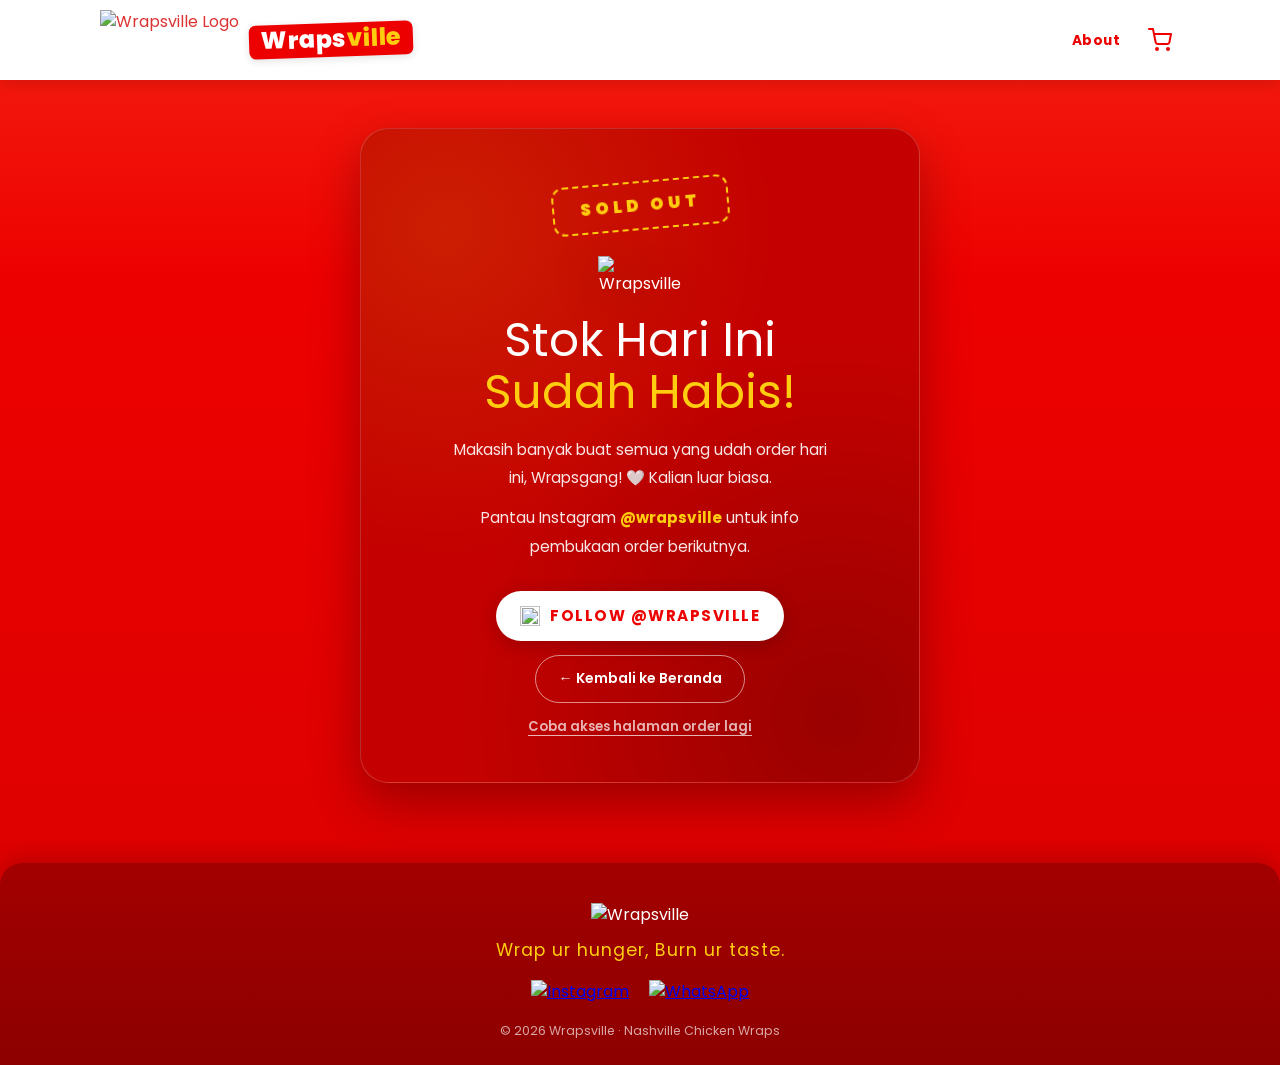
==== order.html @ 36443f72 "Merge pull request #1 from AabiNNn/main perbaiki halaman utama" ====
<!DOCTYPE html>
<html lang="id">
<head>
    <meta charset="UTF-8">
    <meta name="viewport" content="width=device-width, initial-scale=1.0">
    <title>Pesan Wrapsville</title>
    <link rel="icon" type="image/png" href="images/logowrapsville.png">
    <link rel="stylesheet" href="css/order.css">
    <style>
      /* ===== Loading overlay (cek stok) ===== */
      #stockCheckOverlay {
        position: fixed;
        inset: 0;
        z-index: 999;
        display: flex;
        flex-direction: column;
        align-items: center;
        justify-content: center;
        gap: 6px;
        padding: 24px;
        text-align: center;
        color: #fff;
        background:
          radial-gradient(circle at 50% 28%, #ff2a1a 0%, #ed0100 55%, #c40100 100%);
      }

      .ws-load-logo {
        width: 96px;
        height: auto;
        margin-bottom: 10px;
        filter: drop-shadow(0 10px 24px rgba(0,0,0,0.3));
        animation: wsLoadPulse 1.6s ease-in-out infinite;
      }

      @keyframes wsLoadPulse {
        0%, 100% { transform: scale(1); }
        50%      { transform: scale(1.08); }
      }

      .ws-load-spinner {
        width: 40px;
        height: 40px;
        border-radius: 50%;
        border: 4px solid rgba(255,255,255,0.25);
        border-top-color: #ffcd0f;
        margin: 8px 0 14px;
        animation: wsLoadSpin 0.9s linear infinite;
      }

      @keyframes wsLoadSpin {
        to { transform: rotate(360deg); }
      }

      .ws-load-text {
        font-size: 1rem;
        font-weight: 600;
        letter-spacing: 0.3px;
      }

      .ws-load-dots span {
        display: inline-block;
        animation: wsLoadBlink 1.2s infinite;
      }

      .ws-load-dots span:nth-child(2) { animation-delay: 0.2s; }
      .ws-load-dots span:nth-child(3) { animation-delay: 0.4s; }

      @keyframes wsLoadBlink {
        0%, 80%, 100% { opacity: 0.2; }
        40%           { opacity: 1; }
      }

      .ws-load-sub {
        font-size: 0.84rem;
        color: rgba(255,255,255,0.75);
      }
    </style>
</head>
<body>

 <div class="container">
  <div class="navbar">
    <a href="index.html" class="navbar-back">&lt;</a>
    <div class="navbar-center">
        <img src="images/logowrapsville.png" alt="Wrapsville Logo" class="navbar-logo">
        <span class="logo-wordmark">Wraps<span>ville</span></span>
    </div>
  </div>

  <!-- Loading overlay -->
  <div id="stockCheckOverlay">
    <img src="images/logowrapsville.png" alt="Wrapsville" class="ws-load-logo">
    <div class="ws-load-spinner"></div>
    <p class="ws-load-text">Mengecek ketersediaan stok<span class="ws-load-dots"><span>.</span><span>.</span><span>.</span></span></p>
    <p class="ws-load-sub">Sebentar ya, Wrapsgang! 🌯</p>
  </div>

  <form id="orderForm"
    action="https://script.google.com/macros/s/AKfycbz7PkmpAEFu0O2DSkDUpQ5UqH5Ax2Vc9J_DjUWtIGrgOlLIOPsBSfDt1AOe2EqD3EMt/exec">

    <h2>Info Pemesanan</h2>
    <div class="form-group">
        <label for="nama">Nama Pemesan</label>
        <input type="text" id="nama" placeholder="Masukkan nama Anda" required>
    </div>
    <div class="form-group">
        <label for="whatsapp">Nomor WhatsApp</label>
        <input type="tel" id="whatsapp" placeholder="08xxxxxxxxxx" required>
    </div>
    <div class="form-group">
        <label for="alamat">Alamat (keterangan: Masukkan titik maps alamat)</label>
        <input type="text" id="alamat" placeholder="Masukan link maps alamat kamu" required>
    </div>

    <h2>Opsi Pengiriman</h2>
    <div class="form-group">
        <div class="delivery-options">
            <label class="delivery-option" data-fee="4000">
                <input type="radio" name="opsiPengiriman" value="Deliv by Wraps" required>
                <div class="delivery-card">
                    <div class="delivery-info">
                        <strong>Deliv by Wraps (Radius 4km Dari Kampus C Unair)</strong>
                        <small>Jarak maks. 4km dari Unair Kampus C · Start pengantaran jam 13.00 WIB</small>
                    </div>
                    <span class="delivery-fee">+Rp 4.000</span>
                </div>
            </label>
            <label class="delivery-option disabled" id="freeOngkirOption" data-fee="0">
                <input type="radio" name="opsiPengiriman" value="Deliv by Wraps (Free Ongkir)" disabled>
                <div class="delivery-card">
                    <div class="delivery-info">
                        <strong>Deliv by Wraps (Free Ongkir)</strong>
                        <small class="free-ongkir-req">Khusus pesanan lebih dari 6 pcs</small>
                    </div>
                    <span class="delivery-fee">Gratis</span>
                </div>
            </label>
            <label class="delivery-option" data-fee="0">
                <input type="radio" name="opsiPengiriman" value="Ojek Online">
                <div class="delivery-card">
                    <div class="delivery-info">
                        <strong>Ojek Online</strong>
                        <small>Jarak lebih dari 4km dari Unair Kampus C</small>
                    </div>
                    <span class="delivery-fee">Atur sendiri</span>
                </div>
            </label>
            <label class="delivery-option" data-fee="0">
                <input type="radio" name="opsiPengiriman" value="Ambil Sendiri">
                <div class="delivery-card">
                    <div class="delivery-info">
                        <strong>Ambil Sendiri</strong>
                        <small>Di Unair Kampus C · Start pengambilan 12.00 WIB</small>
                    </div>
                    <span class="delivery-fee">Gratis</span>
                </div>
            </label>
        </div>
    </div>

    <div class="form-group" id="kelurahanGroup" style="display:none;">
        <label for="kelurahan">Kelurahan <span style="color:#c00; font-size:0.8rem;">*wajib diisi</span></label>
        <input type="text" id="kelurahan" placeholder="Masukkan kelurahan Anda">
    </div>

    <h2>Pilih Menu</h2>

    <div class="menu-item" data-item-id="hot-classic" data-price="30000">
      <div class="menu-card">
        <div class="item-header">
          <div class="item-info">
            <h3>Hot Classic</h3>
            <p class="description">Classic Chicken Nashville Wrap-up in Tortilla</p>
            <p class="price">Rp 30.000</p>
          </div>
          <img src="images/hc.png" alt="Hot Classic" class="menu-icon">
        </div>
        <!-- Tombol level: klik untuk tambah baris -->
        <div class="level-selector">
          <small>Tambah level:</small>
          <div class="level-buttons">
            <button type="button" class="level-btn" data-level="ori">Ori</button>
            <button type="button" class="level-btn" data-level="1">1</button>
            <button type="button" class="level-btn" data-level="2">2</button>
            <button type="button" class="level-btn" data-level="3">3</button>
          </div>
        </div>
        <!-- Baris level yang dipilih user muncul di sini -->
        <div class="level-rows"></div>
      </div>
    </div>

    <div class="menu-item" data-item-id="hot-slaw" data-price="25000">
      <div class="menu-card">
        <div class="item-header">
          <div class="item-info">
            <h3>Hot Slaw</h3>
            <p class="description">Mixed Chicken Nashville & Coleslaw Wrap-up in Tortilla</p>
            <p class="price">Rp 25.000</p>
          </div>
          <img src="images/hs.png" alt="Hot Slaw" class="menu-icon">
        </div>
        <div class="level-selector">
          <small>Tambah level:</small>
          <div class="level-buttons">
            <button type="button" class="level-btn" data-level="ori">Ori</button>
            <button type="button" class="level-btn" data-level="1">1</button>
            <button type="button" class="level-btn" data-level="2">2</button>
            <button type="button" class="level-btn" data-level="3">3</button>
          </div>
        </div>
        <div class="level-rows"></div>
      </div>
    </div>

    <div class="menu-item" data-item-id="hot-n-fries" data-price="30000">
      <div class="menu-card">
        <div class="item-header">
          <div class="item-info">
            <h3>Hot N Fries</h3>
            <p class="description">Nashville Chicken served with Crispy Fries</p>
            <p class="price">Rp 30.000</p>
          </div>
          <img src="images/hnf.png" alt="Hot N Fries" class="menu-icon">
        </div>
        <div class="level-selector">
          <small>Tambah level:</small>
          <div class="level-buttons">
            <button type="button" class="level-btn" data-level="ori">Ori</button>
            <button type="button" class="level-btn" data-level="1">1</button>
            <button type="button" class="level-btn" data-level="2">2</button>
            <button type="button" class="level-btn" data-level="3">3</button>
          </div>
        </div>
        <div class="level-rows"></div>
      </div>
    </div>

    <h2>Additional Sauce</h2>
    <div class="form-group">
      <div class="menu-card">
        <div class="item-header">
          <div class="item-info">
            <h3>Additional Sauce</h3>
            <p class="description">Extra saus untuk menemani pesananmu</p>
            <p class="price">Rp 3.000</p>
          </div>
          <img src="images/smokerika.png" alt="Smokerika Sauce" class="menu-icon">
        </div>
        <div class="item-controls">
          <div class="quantity-control">
            <small>Jumlah</small>
            <div class="quantity-box">
              <button type="button" class="quantity-btn" id="sauceDecrease" data-action="decrease">-</button>
              <span class="quantity-display" id="sauceQtyDisplay">0</span>
              <button type="button" class="quantity-btn" id="sauceIncrease" data-action="increase">+</button>
            </div>
          </div>
        </div>
      </div>
    </div>

    <h2>Catatan Tambahan</h2>
    <div class="form-group">
        <label for="catatan">Catatan (opsional)</label>
        <textarea id="catatan" rows="3" placeholder="Catatan khusus untuk pesanan Anda"></textarea>
    </div>

    <h2>QRIS Pembayaran</h2>
    <div class="form-group qris-payment">
        <img src="images/qrcode.jpeg" alt="QRIS Pembayaran" class="qris-img">
        <p class="qris-name">a.n WRAPSVILLE</p>
    </div>

    <h2>Upload Bukti Transfer</h2>
    <div class="form-group">
        <label for="buktiTransfer">File Bukti Transfer (WAJIB)</label>
        <input type="file" id="buktiTransfer" accept="image/*" required>
        <img id="previewBukti" src="" alt="Preview Bukti Transfer">
    </div>

    <div class="order-summary">
        <div class="total-item">
            <strong>Total Pesanan:</strong>
            <span id="totalPesanan">0 pcs</span>
        </div>
        <div class="total-harga">
            <strong>Total Harga:</strong>
            <span id="totalHarga">Rp 0</span>
        </div>
    </div>

    <div id="statusMessage"></div>

    <!-- Hidden fields -->
    <input type="hidden" name="timestamp"      id="timestampInput">
    <input type="hidden" name="nama"           id="namaInput">
    <input type="hidden" name="whatsapp"       id="whatsappInput">
    <input type="hidden" name="alamat"         id="alamatInput">
    <input type="hidden" name="catatan"        id="catatanInput">
    <input type="hidden" name="opsiPengiriman" id="opsiPengirimanInput">
    <input type="hidden" name="kelurahan"     id="kelurahanInput">

    <input type="hidden" name="hotClassicOri"  id="hotClassicOriInput"  value="0">
    <input type="hidden" name="hotClassicLvl1" id="hotClassicLvl1Input" value="0">
    <input type="hidden" name="hotClassicLvl2" id="hotClassicLvl2Input" value="0">
    <input type="hidden" name="hotClassicLvl3" id="hotClassicLvl3Input" value="0">

    <input type="hidden" name="hotSlawOri"     id="hotSlawOriInput"     value="0">
    <input type="hidden" name="hotSlawLvl1"    id="hotSlawLvl1Input"    value="0">
    <input type="hidden" name="hotSlawLvl2"    id="hotSlawLvl2Input"    value="0">
    <input type="hidden" name="hotSlawLvl3"    id="hotSlawLvl3Input"    value="0">

    <input type="hidden" name="hotNFriesOri"   id="hotNFriesOriInput"   value="0">
    <input type="hidden" name="hotNFriesLvl1"  id="hotNFriesLvl1Input"  value="0">
    <input type="hidden" name="hotNFriesLvl2"  id="hotNFriesLvl2Input"  value="0">
    <input type="hidden" name="hotNFriesLvl3"  id="hotNFriesLvl3Input"  value="0">
    <input type="hidden" name="additionalSauceQty" id="additionalSauceQtyInput" value="0">

    <input type="hidden" name="totalPesanan"   id="totalPesananInput"   value="0">
    <input type="hidden" name="totalHarga"     id="totalHargaInput"     value="Rp 0">

    <button type="submit" id="submitButton">Kirim Pesanan</button>

  </form>
 </div>

 <script src="js/scriptorder.js"></script>

  <script>
    (function() {
      var APPS_SCRIPT_URL = document.getElementById("orderForm").action;


      // isInitial: true = cek pertama saat load, false = cek periodik (silent)
      function checkStock(isInitial) {
        var old = document.getElementById("jsonp-stock");
        if (old) old.remove();

        var token = (typeof TOKEN !== "undefined") ? TOKEN : "";
        var retryCount = 0;

        function attempt() {
          var callbackName = "wsStockCallback_" + Date.now();
          var timeoutId;

          window[callbackName] = function(data) {
            clearTimeout(timeoutId);
            var overlay = document.getElementById("stockCheckOverlay");
            if (overlay) overlay.style.display = "none";
            if (data.status === "closed" || data.status === "error") {
              window.location.href = "closed.html";
            }
            delete window[callbackName];
          };

          timeoutId = setTimeout(function() {
            if (!window[callbackName]) return;
            delete window[callbackName];
            retryCount++;
            if (retryCount < 3) {
              attempt();
            } else if (isInitial) {
              // Setelah 3x gagal, tampilkan pesan error + tombol retry
              // Jangan redirect ke closed — bisa jadi cuma masalah koneksi
              window.location.href = "closed.html";
            }
          }, 8000);

          var script = document.createElement("script");
          script.id  = "jsonp-stock";
          script.src = APPS_SCRIPT_URL + "?token=" + encodeURIComponent(token) + "&callback=" + callbackName;
          script.onerror = function() {
            clearTimeout(timeoutId);
            if (!window[callbackName]) return;
            delete window[callbackName];
            retryCount++;
            if (retryCount < 3) {
              attempt();
            } else if (isInitial) {
              window.location.href = "closed.html";
            }
          };
          document.body.appendChild(script);
        }

        attempt();
      }

      window.addEventListener("load", function() {
        // ?dev di URL = skip stock check, langsung tutup overlay
        if (new URLSearchParams(window.location.search).has("dev")) {
          var overlay = document.getElementById("stockCheckOverlay");
          if (overlay) overlay.style.display = "none";
          return;
        }
        checkStock(true);
        setInterval(function() { checkStock(false); }, 30000);
      });
    })();
  </script>
</body>
</html>
---- css/order.css ----
@import url('https://fonts.googleapis.com/css2?family=Poppins:wght@400;500;600;700;800;900&display=swap');

/* Reset & Basic Styling */
* {
    box-sizing: border-box;
    margin: 0;
    padding: 0;
}

body {
    font-family: 'Poppins', -apple-system, BlinkMacSystemFont, sans-serif;
    background-color: #ed0100;
    color: #333;
    line-height: 1.6;
    padding: 20px;
}

.container {
    max-width: 600px;
    margin: 0 auto;
    background-color: #ffffff;
    padding: 25px;
    border-radius: 12px;
    box-shadow: 0 4px 12px rgba(0, 0, 0, 0.05);
}
/* Logo default untuk desktop */
.wrapsville-logo {
    display: block;
    width: 100px;  /* ukuran desktop */
    margin: 0 auto 12px auto;
}

/* Navbar full-width kuning */
.navbar {
    width: 100%;
    background-color: white; /* kuning */
    display: flex;
    align-items: center;
    justify-content: center; /* center container tengah */
    padding: 10px 15px;
    position: relative; /* untuk back absolute */
    box-shadow: 0 2px 4px rgba(0,0,0,0.1);
}

/* Tombol back di kiri navbar, merah, tanpa box */
.navbar-back {
    position: absolute;
    left: 15px;
    color: #ed0100;
    font-size: 3rem; 
    text-decoration: none;
}

/* Container untuk logo + tulisan di tengah */
.navbar-center {
    display: flex;
    align-items: center;
    gap: 5px; 
}

/* Logo navbar diperbesar */
.navbar-logo {
    width: 60px; /* diperbesar */
    height: auto;
}

/* Wordmark "Wrapsville" sebagai teks asli (bukan gambar) supaya selalu tajam */
.logo-wordmark {
    font-family: 'Poppins', -apple-system, BlinkMacSystemFont, sans-serif;
    font-weight: 800;
    font-size: 1.5rem;
    line-height: 1.25;
    letter-spacing: 0.3px;
    color: #fff;
    background: #ed0100;
    padding: 1px 12px 3px;
    border-radius: 7px;
    display: inline-block;
    transform: rotate(-2deg);
    box-shadow: 0 2px 8px rgba(0,0,0,0.12);
    user-select: none;
}

.logo-wordmark span {
    color: #ffcd0f;
}

/* Responsive mobile */
@media (max-width: 480px) {
    .navbar-logo { width: 40px; }
    .logo-wordmark { font-size: 1.15rem; }

    .navbar-back { font-size: 2rem; }

    h1 { font-size: 1.4rem; }

    .order-summary {
        flex-direction: column;
        align-items: flex-start;
        gap: 10px;
    }

    .total-harga { order: 2; }
    .total-item { order: 1; }
}


h2 {
    font-size: 1.4rem;
    color: #333;
    border-bottom: 2px solid #f0f0f0;
    padding-bottom: 8px;
    margin-top: 20px;
    margin-bottom: 20px;
}

/* Form Groups */
.form-group {
    margin-bottom: 18px;
}

.form-group label {
    display: block;
    font-weight: 600;
    margin-bottom: 6px;
    font-size: 0.9rem;
}

.form-group input[type="text"],
.form-group input[type="tel"],
.form-group input[type="file"],
.form-group textarea {
    width: 100%;
    padding: 12px;
    border: 1px solid #ddd;
    border-radius: 8px;
    font-size: 1rem;
    transition: border-color 0.2s;
}

.form-group input:focus,
.form-group textarea:focus {
    border-color: #d9534f;
    outline: none;
    box-shadow: 0 0 0 2px rgba(217, 83, 79, 0.1);
}

.form-group input[type="file"] {
    padding: 8px;
    font-size: 0.9rem;
}

#previewBukti {
    display: none;
    max-width: 200px;
    margin-top: 12px;
    border-radius: 8px;
    border: 1px solid #eee;
}
.menu-card {
  background: #fff;
  border-radius: 12px;
  box-shadow: 0 2px 8px rgba(0, 0, 0, 0.05);
  padding: 16px;
  margin-bottom: 16px;
}

/* Header: judul di kiri, gambar di kanan */
.item-header {
  display: flex;
  justify-content: space-between;
  align-items: center;
}

.item-info h3 {
  margin: 0;
  font-size: 18px;
  font-weight: 600;
}

.description {
  font-size: 14px;
  color: #666;
  margin: 4px 0;
}

.price {
  color: #ed0100;
  font-weight: 700;
  margin: 4px 0 10px;
}

/* gambar diperbesar */
.menu-icon {
  width: 100px;
  height: auto;
  border-radius: 10px;
  object-fit: contain;
}

/* LEVEL PEDAS */
.level-pilih small {
  display: block;
  font-weight: 600;
  color: #555;
  margin-bottom: 5px;
}

.level-buttons {
  display: flex;
  justify-content: space-between;
  gap: 9px;
}

.level-btn {
  flex: 1;
  border: 1px solid #ccc;
  border-radius: 8px;
  background: #fff;
  padding: 10px 0;
  font-weight: 500;
  cursor: pointer;
  transition: 0.2s;
}

.level-btn.active {
  background: #ed0100;
  color: #fff;
  border-color: #ed0100;
}

/* JUMLAH */
.quantity-control {
  margin-top: 25px;
  display: flex;
  align-items: center;
  justify-content: space-between;
}

.quantity-control small {
  font-weight: 600;
  color: #555;
}

/* tombol + - di kanan */
.quantity-box {
  display: flex;
  align-items: center;
  justify-content: flex-end;
  gap: 8px;
}

.quantity-btn {
  width: 32px;
  height: 32px;
  border-radius: 50%;
  border: none;
  font-size: 18px;
  font-weight: bold;
  cursor: pointer;
}

.quantity-btn[data-action="decrease"] {
  background: #f2f2f2;
}

.quantity-btn[data-action="increase"] {
  background: #ed0100;
  color: white;
}

.quantity-display {
  min-width: 20px;
  text-align: center;
  font-weight: 600;
}


/* Summary & Submit */
.order-summary {
    display: flex;
    justify-content: space-between;
    padding: 20px 0;
    margin-top: 20px;
    border-top: 2px solid #f0f0f0;
    font-size: 1.2rem;
}

.total-harga span {
    color: #ed0100;
    font-weight: 700;
}

/* Responsive untuk mobile */
@media (max-width: 480px) {
    .order-summary {
        flex-direction: column;  /* ubah dari row ke column */
        align-items: flex-start; /* optional, biar kiri rata */
        gap: 10px;               /* jarak antar elemen */
    }

    .total-item,
    .total-harga {
        font-size: 1.1rem;
    }

    .total-harga {
        order: 2;  /* pastikan Total Harga di bawah Total Pesanan */
    }

    .total-item {
        order: 1;  /* Total Pesanan tetap di atas */
    }
}

#submitButton {
    width: 100%;
    padding: 15px;
    background-color: #ed0100;
    color: white;
    border: none;
    border-radius: 8px;
    font-size: 1.1rem;
    font-weight: 600;
    cursor: pointer;
    transition: background-color 0.2s, opacity 0.2s;
}
/* Status Message */
#statusMessage {
    display: none;
    padding: 12px;
    margin-top: 15px;
    border-radius: 8px;
    font-weight: 500;
    text-align: center;
}

#statusMessage.success {
    background-color: #dff0d8;
    color: #3c763d;
    border: 1px solid #d6e9c6;
}

#statusMessage.error {
    background-color: #f2dede;
    color: #a94442;
    border: 1px solid #ebccd1;
}

#statusMessage.loading {
    background-color: #d9edf7;
    color: #31708f;
    border: 1px solid #bce8f1;
}

/* Style untuk input yang kosong saat validasi gagal */
.input-error {
    border: 2px solid #e74c3c !important; /* Garis merah yang tebal */
    box-shadow: 0 0 5px rgba(231, 76, 60, 0.5); /* Bayangan merah */
}

/* Pastikan semua input default tidak terlalu tebal */
input, textarea {
    border: 1px solid #ccc;
    /* Tambahkan transisi agar perubahan warna terlihat mulus */
    transition: border-color 0.3s, box-shadow 0.3s; 
}

/* QRIS Payment */
.qris-payment {
    text-align: center;
    margin-bottom: 20px;
}

.qris-img {
    max-width: 200px; /* sesuaikan ukuran */
    width: 100%;
    height: auto;
    border-radius: 12px;
    border: 1px solid #eee;
    margin-bottom: 8px;
}

.qris-name {
    font-size: 0.95rem;
    font-weight: 600;
    color: #333;
}

/* Perbesar gambar Hot Classic saja */
.menu-item[data-item-id="hot-classic"] .menu-icon {
    width: 112px; /* sesuaikan ukuran */
    height: auto; /* jaga proporsinya */
    border-radius: 12px; /* opsional */
    transition: transform 0.3s;
    margin-right: -10px;
}

.menu-item[data-item-id="hot-classic"] .menu-icon:hover {
    transform: scale(1.05); /* efek hover opsional */
}


/* Status message sukses diperbesar */
#statusMessage.success {
    font-size: 1.1rem;
    padding: 20px 16px;
    line-height: 1.6;
}

/* Submit button disabled state */
#submitButton:disabled {
    background-color: #aaa;
    cursor: not-allowed;
    opacity: 0.7;
}

/* ===== Delivery Options ===== */
.delivery-options {
    display: flex;
    flex-direction: column;
    gap: 10px;
}

.delivery-option {
    cursor: pointer;
    display: block;
}

.delivery-option input[type="radio"] {
    display: none; /* sembunyikan radio default */
}

.delivery-card {
    display: flex;
    align-items: center;
    gap: 12px;
    padding: 14px 16px;
    border: 2px solid #e0e0e0;
    border-radius: 12px;
    background: #fff;
    transition: border-color 0.2s, background 0.2s;
}

.delivery-option input[type="radio"]:checked + .delivery-card {
    border-color: #ed0100;
    background: #fff5f5;
}

.delivery-icon {
    font-size: 1.6rem;
    flex-shrink: 0;
}

.delivery-info {
    flex: 1;
    display: flex;
    flex-direction: column;
    gap: 2px;
}

.delivery-info strong {
    font-size: 0.95rem;
    color: #222;
}

.delivery-info small {
    font-size: 0.8rem;
    color: #888;
    line-height: 1.4;
}

.free-ongkir-req {
    font-size: 0.78rem;
    color: #27ae60 !important;
    font-weight: 600;
}

.delivery-option.disabled {
    opacity: 0.45;
    cursor: not-allowed;
    pointer-events: none;
}

.delivery-option.disabled .delivery-card {
    background: #f5f5f5;
}

.delivery-fee {
    font-size: 0.85rem;
    font-weight: 700;
    color: #ed0100;
    flex-shrink: 0;
    text-align: right;
}
/* delivery-error: highlight semua card + tampilkan pesan di bawah */
.delivery-options.delivery-error .delivery-card {
    border-color: #e74c3c;
    box-shadow: 0 0 0 2px rgba(231, 76, 60, 0.25);
}

.delivery-options.delivery-error::after {
    content: "⚠️ Pilih opsi pengiriman terlebih dahulu";
    display: block;
    margin-top: 8px;
    font-size: 0.85rem;
    color: #e74c3c;
    font-weight: 600;
}

/* ===== Additional Sauce ===== */
.sauce-option {
    display: flex;
    flex-direction: column;
    gap: 10px;
}

.sauce-label {
    cursor: pointer;
    display: block;
}

.sauce-label input[type="checkbox"] {
    display: none;
}

.sauce-card {
    display: flex;
    align-items: center;
    gap: 12px;
    padding: 14px 16px;
    border: 2px solid #e0e0e0;
    border-radius: 12px;
    background: #fff;
    transition: border-color 0.2s, background 0.2s;
}

.sauce-label input[type="checkbox"]:checked + .sauce-card {
    border-color: #ed0100;
    background: #fff5f5;
}

.sauce-info {
    flex: 1;
    display: flex;
    flex-direction: column;
    gap: 2px;
}

.sauce-info strong {
    font-size: 0.95rem;
    color: #222;
}

.sauce-info small {
    font-size: 0.8rem;
    color: #888;
    line-height: 1.4;
}

.sauce-fee {
    font-size: 0.85rem;
    font-weight: 700;
    color: #ed0100;
    flex-shrink: 0;
    text-align: right;
}

/* ===== Level selector (tombol tambah level) ===== */
.level-selector {
  margin-top: 12px;
  border-top: 1px solid #f0f0f0;
  padding-top: 12px;
}

.level-selector small {
  display: block;
  font-weight: 600;
  color: #555;
  margin-bottom: 8px;
  font-size: 0.82rem;
}

/* Tombol level yang sudah dipilih (disabled) */
.level-btn:disabled {
  background: #ed0100;
  color: #fff;
  border-color: #ed0100;
  opacity: 0.6;
  cursor: not-allowed;
}

/* ===== Baris level yang muncul setelah dipilih ===== */
.level-rows {
  margin-top: 8px;
  display: flex;
  flex-direction: column;
  gap: 8px;
}

.level-row {
  display: flex;
  align-items: center;
  justify-content: space-between;
  background: #fff8f8;
  border: 1px solid #f5c0c0;
  border-radius: 10px;
  padding: 10px 12px;
  gap: 12px;
  animation: fadeSlideIn 0.2s ease;
}

@keyframes fadeSlideIn {
  from { opacity: 0; transform: translateY(-6px); }
  to   { opacity: 1; transform: translateY(0); }
}

.level-row-label {
  font-weight: 600;
  font-size: 0.9rem;
  color: #ed0100;
  min-width: 60px;
}

.level-row-right {
  display: flex;
  align-items: center;
  gap: 10px;
}

/* Tombol hapus baris (×) */
.remove-row-btn {
  background: none;
  border: none;
  font-size: 1.2rem;
  color: #bbb;
  cursor: pointer;
  line-height: 1;
  padding: 0 4px;
  transition: color 0.2s;
}

.remove-row-btn:hover {
  color: #ed0100;
}
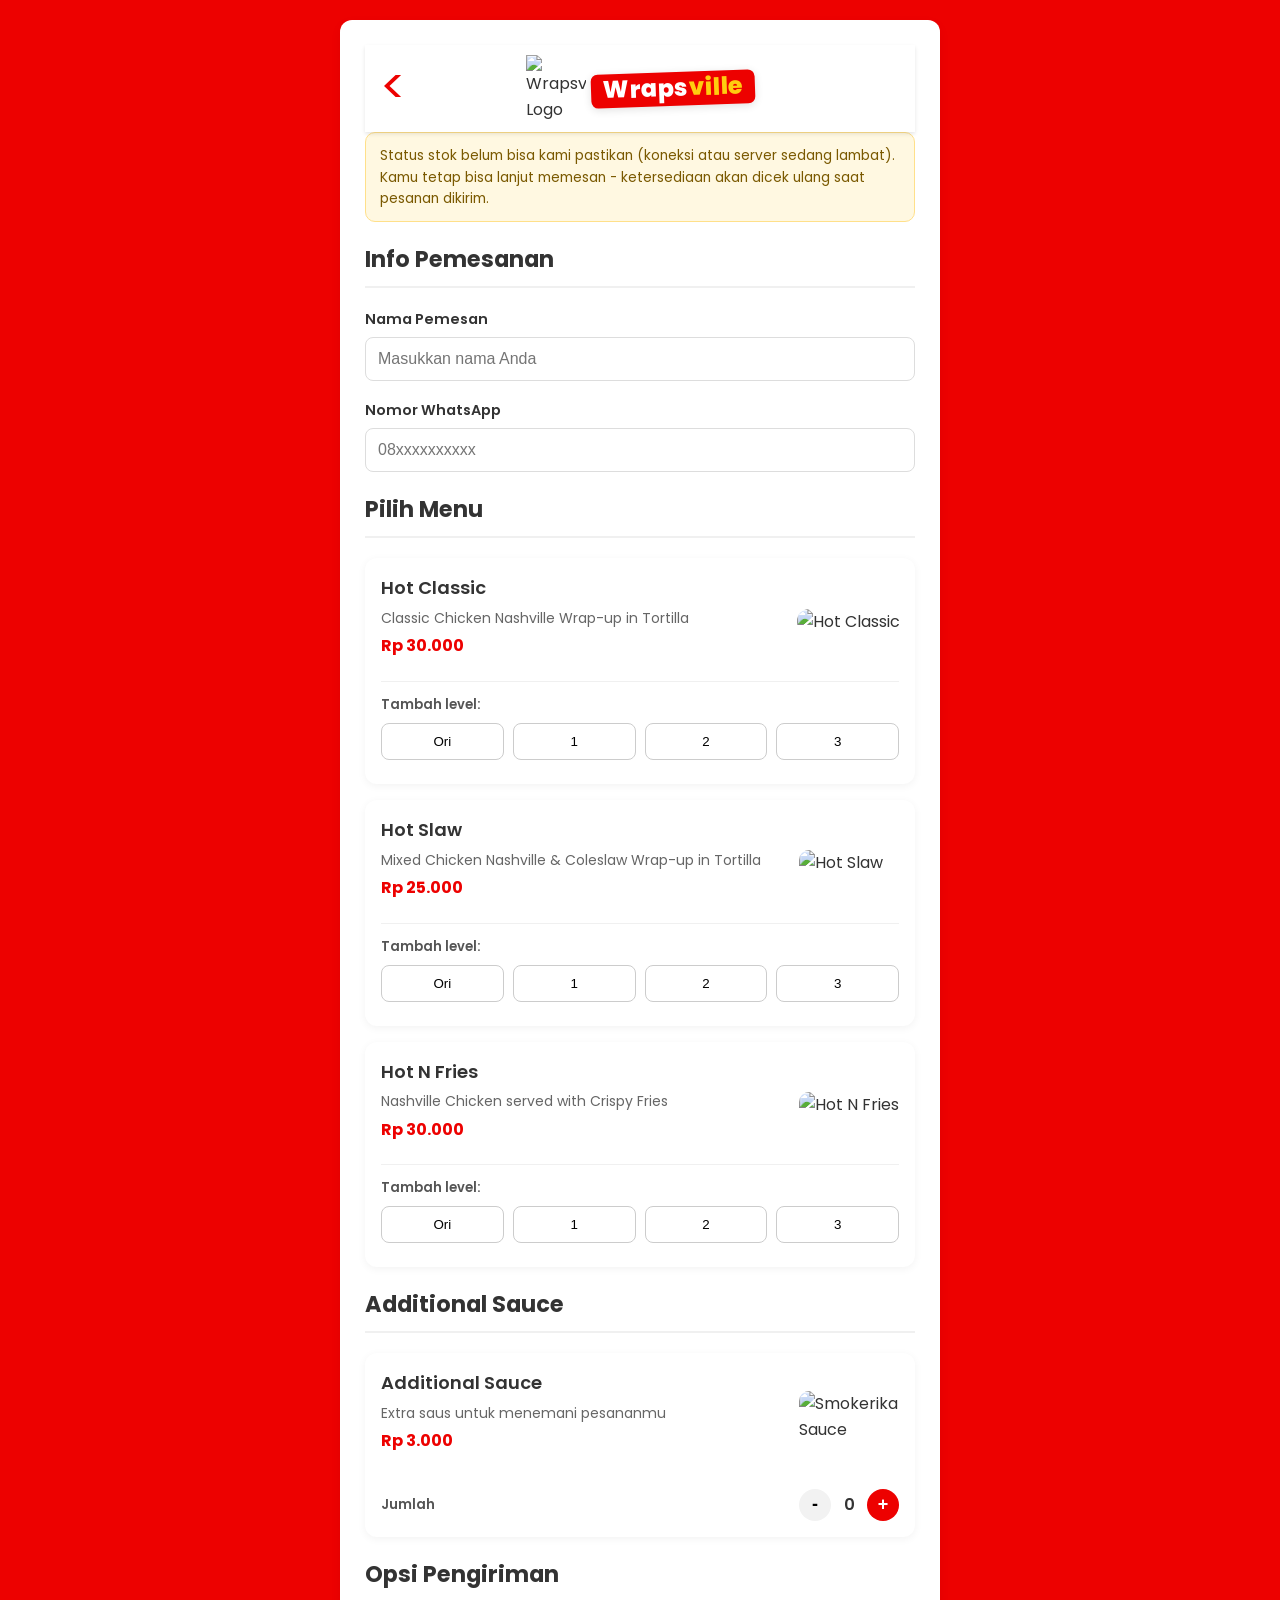
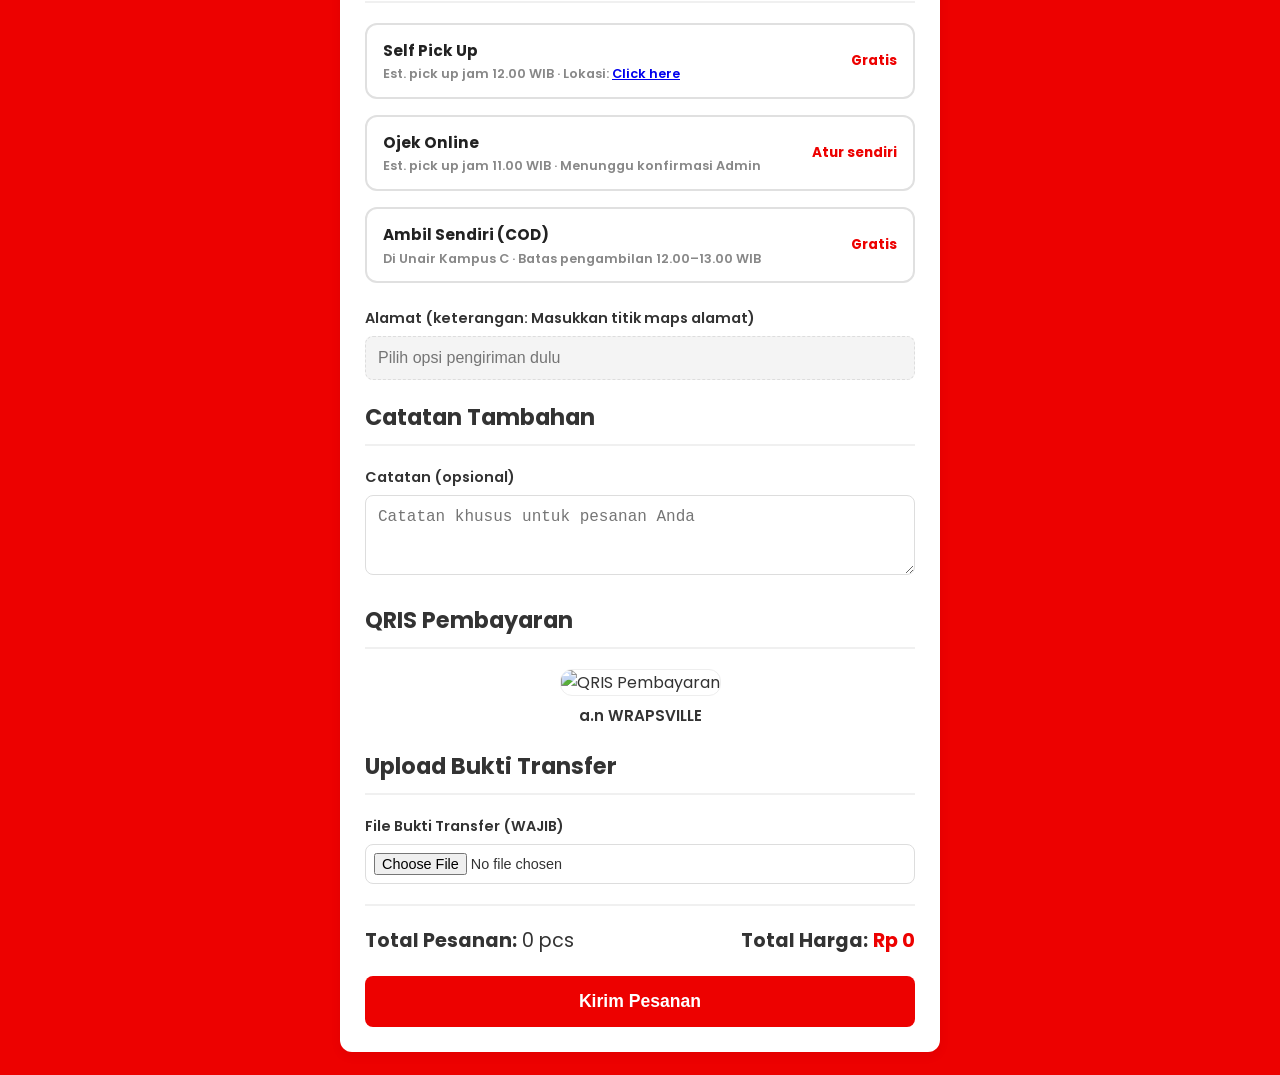
==== commit 3f3f65c9: "updated error order.html" ====
--- a/order.html
+++ b/order.html
@@ -74,6 +74,116 @@
         font-size: 0.84rem;
         color: rgba(255,255,255,0.75);
       }
+
+      /* ===== Notice status stok (tidak memblokir pemesanan) ===== */
+      .ws-notice {
+        display: none;
+        margin: 0 0 18px;
+        padding: 12px 14px;
+        border-radius: 10px;
+        background: #fff8e1;
+        border: 1px solid #ffe08a;
+        color: #7a5900;
+        font-size: 0.86rem;
+        line-height: 1.55;
+      }
+
+      /* ===== Modal Konfirmasi Pesanan ===== */
+      .modal-overlay {
+        position: fixed;
+        inset: 0;
+        z-index: 1000;
+        display: none;
+        align-items: center;
+        justify-content: center;
+        padding: 20px;
+        background: rgba(0,0,0,0.55);
+      }
+
+      .modal-box {
+        background: #fff;
+        border-radius: 16px;
+        max-width: 420px;
+        width: 100%;
+        max-height: 85vh;
+        overflow-y: auto;
+        padding: 22px 20px;
+        color: #333;
+      }
+
+      .modal-box h3 {
+        font-size: 1.15rem;
+        font-weight: 700;
+        color: #ed0100;
+        margin-bottom: 4px;
+      }
+
+      .modal-subtitle {
+        font-size: 0.85rem;
+        color: #888;
+        margin-bottom: 14px;
+      }
+
+      .modal-summary-block {
+        border-top: 1px solid #f0f0f0;
+        padding: 10px 0;
+      }
+
+      .modal-summary-block:first-of-type {
+        border-top: none;
+      }
+
+      .modal-summary-row {
+        display: flex;
+        justify-content: space-between;
+        gap: 12px;
+        font-size: 0.88rem;
+        padding: 3px 0;
+      }
+
+      .modal-summary-row span:first-child {
+        color: #777;
+      }
+
+      .modal-summary-row span:last-child {
+        font-weight: 600;
+        text-align: right;
+      }
+
+      .modal-summary-total {
+        font-size: 1rem;
+        margin-top: 4px;
+      }
+
+      .modal-summary-total span {
+        color: #ed0100 !important;
+      }
+
+      .modal-actions {
+        display: flex;
+        gap: 10px;
+        margin-top: 18px;
+      }
+
+      .modal-actions button {
+        flex: 1;
+        padding: 13px 0;
+        border-radius: 10px;
+        font-weight: 600;
+        font-size: 0.92rem;
+        border: none;
+        cursor: pointer;
+      }
+
+      #modalCancelBtn {
+        background: #f2f2f2;
+        color: #555;
+      }
+
+      #modalConfirmBtn {
+        background: #ed0100;
+        color: #fff;
+      }
     </style>
 </head>
 <body>
@@ -95,6 +205,9 @@
     <p class="ws-load-sub">Sebentar ya, Wrapsgang! 🌯</p>
   </div>
 
+  <!-- Status stok: hanya pemberitahuan, tidak menghalangi pemesanan -->
+  <div id="stockNotice" class="ws-notice" role="status"></div>
+
   <form id="orderForm"
     action="https://script.google.com/macros/s/AKfycbz7PkmpAEFu0O2DSkDUpQ5UqH5Ax2Vc9J_DjUWtIGrgOlLIOPsBSfDt1AOe2EqD3EMt/exec">
 
@@ -106,61 +219,6 @@
     <div class="form-group">
         <label for="whatsapp">Nomor WhatsApp</label>
         <input type="tel" id="whatsapp" placeholder="08xxxxxxxxxx" required>
-    </div>
-    <div class="form-group">
-        <label for="alamat">Alamat (keterangan: Masukkan titik maps alamat)</label>
-        <input type="text" id="alamat" placeholder="Masukan link maps alamat kamu" required>
-    </div>
-
-    <h2>Opsi Pengiriman</h2>
-    <div class="form-group">
-        <div class="delivery-options">
-            <label class="delivery-option" data-fee="4000">
-                <input type="radio" name="opsiPengiriman" value="Deliv by Wraps" required>
-                <div class="delivery-card">
-                    <div class="delivery-info">
-                        <strong>Deliv by Wraps (Radius 4km Dari Kampus C Unair)</strong>
-                        <small>Jarak maks. 4km dari Unair Kampus C · Start pengantaran jam 13.00 WIB</small>
-                    </div>
-                    <span class="delivery-fee">+Rp 4.000</span>
-                </div>
-            </label>
-            <label class="delivery-option disabled" id="freeOngkirOption" data-fee="0">
-                <input type="radio" name="opsiPengiriman" value="Deliv by Wraps (Free Ongkir)" disabled>
-                <div class="delivery-card">
-                    <div class="delivery-info">
-                        <strong>Deliv by Wraps (Free Ongkir)</strong>
-                        <small class="free-ongkir-req">Khusus pesanan lebih dari 6 pcs</small>
-                    </div>
-                    <span class="delivery-fee">Gratis</span>
-                </div>
-            </label>
-            <label class="delivery-option" data-fee="0">
-                <input type="radio" name="opsiPengiriman" value="Ojek Online">
-                <div class="delivery-card">
-                    <div class="delivery-info">
-                        <strong>Ojek Online</strong>
-                        <small>Jarak lebih dari 4km dari Unair Kampus C</small>
-                    </div>
-                    <span class="delivery-fee">Atur sendiri</span>
-                </div>
-            </label>
-            <label class="delivery-option" data-fee="0">
-                <input type="radio" name="opsiPengiriman" value="Ambil Sendiri">
-                <div class="delivery-card">
-                    <div class="delivery-info">
-                        <strong>Ambil Sendiri</strong>
-                        <small>Di Unair Kampus C · Start pengambilan 12.00 WIB</small>
-                    </div>
-                    <span class="delivery-fee">Gratis</span>
-                </div>
-            </label>
-        </div>
-    </div>
-
-    <div class="form-group" id="kelurahanGroup" style="display:none;">
-        <label for="kelurahan">Kelurahan <span style="color:#c00; font-size:0.8rem;">*wajib diisi</span></label>
-        <input type="text" id="kelurahan" placeholder="Masukkan kelurahan Anda">
     </div>
 
     <h2>Pilih Menu</h2>
@@ -260,6 +318,55 @@
       </div>
     </div>
 
+    <h2>Opsi Pengiriman</h2>
+    <div class="form-group">
+        <div class="delivery-options">
+
+            <label class="delivery-option" data-fee="0">
+                <input type="radio" name="opsiPengiriman" value="Self Pick Up" required>
+                <div class="delivery-card">
+                    <div class="delivery-info">
+                        <strong>Self Pick Up</strong>
+                        <small>Est. pick up jam 12.00 WIB · Lokasi:
+                            <a href="https://share.google/k3aGY3yEIywuwHYdW"
+                               target="_blank" rel="noopener"
+                               onclick="event.stopPropagation();">Click here</a>
+                        </small>
+                    </div>
+                    <span class="delivery-fee">Gratis</span>
+                </div>
+            </label>
+
+            <label class="delivery-option" data-fee="0">
+                <input type="radio" name="opsiPengiriman" value="Ojek Online">
+                <div class="delivery-card">
+                    <div class="delivery-info">
+                        <strong>Ojek Online</strong>
+                        <small>Est. pick up jam 11.00 WIB · Menunggu konfirmasi Admin</small>
+                    </div>
+                    <span class="delivery-fee">Atur sendiri</span>
+                </div>
+            </label>
+
+            <label class="delivery-option" data-fee="0">
+                <input type="radio" name="opsiPengiriman" value="Ambil Sendiri (COD)">
+                <div class="delivery-card">
+                    <div class="delivery-info">
+                        <strong>Ambil Sendiri (COD)</strong>
+                        <small>Di Unair Kampus C · Batas pengambilan 12.00–13.00 WIB</small>
+                    </div>
+                    <span class="delivery-fee">Gratis</span>
+                </div>
+            </label>
+
+        </div>
+    </div>
+
+    <div class="form-group">
+        <label for="alamat">Alamat (keterangan: Masukkan titik maps alamat)</label>
+        <input type="text" id="alamat" placeholder="Pilih opsi pengiriman dulu" required disabled>
+    </div>
+
     <h2>Catatan Tambahan</h2>
     <div class="form-group">
         <label for="catatan">Catatan (opsional)</label>
@@ -299,7 +406,6 @@
     <input type="hidden" name="alamat"         id="alamatInput">
     <input type="hidden" name="catatan"        id="catatanInput">
     <input type="hidden" name="opsiPengiriman" id="opsiPengirimanInput">
-    <input type="hidden" name="kelurahan"     id="kelurahanInput">
 
     <input type="hidden" name="hotClassicOri"  id="hotClassicOriInput"  value="0">
     <input type="hidden" name="hotClassicLvl1" id="hotClassicLvl1Input" value="0">
@@ -323,79 +429,147 @@
     <button type="submit" id="submitButton">Kirim Pesanan</button>
 
   </form>
+
+  <!-- Modal Konfirmasi Pesanan -->
+  <div id="confirmModal" class="modal-overlay">
+    <div class="modal-box">
+      <h3>Konfirmasi Pesanan</h3>
+      <p class="modal-subtitle">Cek lagi ya, Wrapsgang — pastiin semua udah bener sebelum dikirim.</p>
+      <div id="modalSummary"></div>
+      <div class="modal-actions">
+        <button type="button" id="modalCancelBtn">Batal, Cek Lagi</button>
+        <button type="button" id="modalConfirmBtn">Ya, Kirim Pesanan</button>
+      </div>
+    </div>
+  </div>
  </div>
 
  <script src="js/scriptorder.js"></script>
 
   <script>
-    (function() {
+    (function () {
       var APPS_SCRIPT_URL = document.getElementById("orderForm").action;
 
-
-      // isInitial: true = cek pertama saat load, false = cek periodik (silent)
+      // Apps Script sering butuh 3-8 detik (lebih lama lagi kalau cold start),
+      // jadi timeout 8 detik dulu terlalu pendek dan sering bikin false "tutup".
+      var STOCK_TIMEOUT_MS   = 15000;
+      var STOCK_MAX_ATTEMPTS = 3;
+      var STOCK_POLL_MS      = 60000;
+
+      var cbSeq = 0;
+      var pollTimer = null;
+
+      function hideOverlay() {
+        var overlay = document.getElementById("stockCheckOverlay");
+        if (overlay) overlay.style.display = "none";
+      }
+
+      function showNotice(text) {
+        var el = document.getElementById("stockNotice");
+        if (!el) return;
+        el.textContent = text;
+        el.style.display = "block";
+      }
+
+      // Dipakai supaya cek berkala tidak membuang isian yang sudah diketik user.
+      function formHasUserData() {
+        var nama = document.getElementById("nama");
+        var wa   = document.getElementById("whatsapp");
+        if (nama && nama.value.trim() !== "") return true;
+        if (wa && wa.value.trim() !== "") return true;
+        return document.querySelectorAll(".level-rows .level-row").length > 0;
+      }
+
+      function goClosed() {
+        if (pollTimer) clearInterval(pollTimer);
+        window.location.href = "closed.html";
+      }
+
+      // isInitial: true = cek saat halaman dibuka (overlay tampil),
+      //            false = cek berkala di latar belakang.
       function checkStock(isInitial) {
-        var old = document.getElementById("jsonp-stock");
-        if (old) old.remove();
-
         var token = (typeof TOKEN !== "undefined") ? TOKEN : "";
-        var retryCount = 0;
+        var attemptNo = 0;
 
         function attempt() {
-          var callbackName = "wsStockCallback_" + Date.now();
-          var timeoutId;
-
-          window[callbackName] = function(data) {
-            clearTimeout(timeoutId);
-            var overlay = document.getElementById("stockCheckOverlay");
-            if (overlay) overlay.style.display = "none";
-            if (data.status === "closed" || data.status === "error") {
-              window.location.href = "closed.html";
+          attemptNo++;
+
+          var callbackName = "wsStockCallback_" + Date.now() + "_" + (++cbSeq);
+          var settled = false;
+          var timeoutId = null;
+          var script = document.createElement("script");
+
+          function cleanup() {
+            if (timeoutId) clearTimeout(timeoutId);
+            try { delete window[callbackName]; } catch (e) { window[callbackName] = undefined; }
+            if (script && script.parentNode) script.parentNode.removeChild(script);
+          }
+
+          function fail() {
+            if (settled) return;
+            settled = true;
+            cleanup();
+
+            if (attemptNo < STOCK_MAX_ATTEMPTS) { attempt(); return; }
+
+            // Semua percobaan gagal. Ini TIDAK berarti stok habis - bisa jadi
+            // koneksi lambat, Apps Script lemot, atau token salah.
+            // Biarkan user tetap memesan; stok tetap divalidasi server saat submit.
+            if (isInitial) {
+              hideOverlay();
+              showNotice("Status stok belum bisa kami pastikan (koneksi atau server sedang lambat). Kamu tetap bisa lanjut memesan - ketersediaan akan dicek ulang saat pesanan dikirim.");
             }
-            delete window[callbackName];
-          };
-
-          timeoutId = setTimeout(function() {
-            if (!window[callbackName]) return;
-            delete window[callbackName];
-            retryCount++;
-            if (retryCount < 3) {
-              attempt();
-            } else if (isInitial) {
-              // Setelah 3x gagal, tampilkan pesan error + tombol retry
-              // Jangan redirect ke closed — bisa jadi cuma masalah koneksi
-              window.location.href = "closed.html";
-            }
-          }, 8000);
-
-          var script = document.createElement("script");
-          script.id  = "jsonp-stock";
-          script.src = APPS_SCRIPT_URL + "?token=" + encodeURIComponent(token) + "&callback=" + callbackName;
-          script.onerror = function() {
-            clearTimeout(timeoutId);
-            if (!window[callbackName]) return;
-            delete window[callbackName];
-            retryCount++;
-            if (retryCount < 3) {
-              attempt();
-            } else if (isInitial) {
-              window.location.href = "closed.html";
+          }
+
+          window[callbackName] = function (data) {
+            if (settled) return;
+            settled = true;
+            cleanup();
+            if (isInitial) hideOverlay();
+
+            if (data && data.status === "closed") {
+              // Hanya status "closed" yang eksplisit yang boleh menutup halaman.
+              if (isInitial || !formHasUserData()) {
+                goClosed();
+              } else {
+                // User sudah mengisi form - jangan buang isiannya.
+                if (pollTimer) clearInterval(pollTimer);
+                showNotice("PO baru saja ditutup oleh admin. Silakan konfirmasi ke admin lewat WhatsApp sebelum mengirim pesanan.");
+              }
+            } else if (data && data.status === "error") {
+              // Error server (mis. token salah / kuota Apps Script) BUKAN berarti tutup.
+              if (isInitial) {
+                showNotice("Status stok tidak bisa dipastikan: " + (data.message || "error") + ". Kamu tetap bisa lanjut memesan.");
+              }
             }
           };
+
+          timeoutId = setTimeout(fail, STOCK_TIMEOUT_MS);
+
+          // Kalau server balas JSON mentah (bukan JSONP), script tetap "load"
+          // tapi callback tidak pernah jalan - deteksi di sini biar tidak
+          // perlu menunggu timeout penuh.
+          script.onload = function () {
+            setTimeout(function () { if (!settled) fail(); }, 0);
+          };
+          script.onerror = fail;
+
+          script.src = APPS_SCRIPT_URL + "?token=" + encodeURIComponent(token) +
+                       "&callback=" + callbackName + "&_=" + Date.now();
           document.body.appendChild(script);
         }
 
         attempt();
       }
 
-      window.addEventListener("load", function() {
-        // ?dev di URL = skip stock check, langsung tutup overlay
+      window.addEventListener("load", function () {
+        // ?dev di URL = lewati cek stok, langsung tutup overlay
         if (new URLSearchParams(window.location.search).has("dev")) {
-          var overlay = document.getElementById("stockCheckOverlay");
-          if (overlay) overlay.style.display = "none";
+          hideOverlay();
           return;
         }
         checkStock(true);
-        setInterval(function() { checkStock(false); }, 30000);
+        pollTimer = setInterval(function () { checkStock(false); }, STOCK_POLL_MS);
       });
     })();
   </script>
--- a/css/order.css
+++ b/css/order.css
@@ -145,6 +145,14 @@
     box-shadow: 0 0 0 2px rgba(217, 83, 79, 0.1);
 }
 
+/* Kolom terkunci (mis. alamat sebelum pilih opsi / saat Ambil Sendiri) */
+.form-group input:disabled {
+    background-color: #f4f4f4;
+    color: #999;
+    border-style: dashed;
+    cursor: not-allowed;
+}
+
 .form-group input[type="file"] {
     padding: 8px;
     font-size: 0.9rem;
